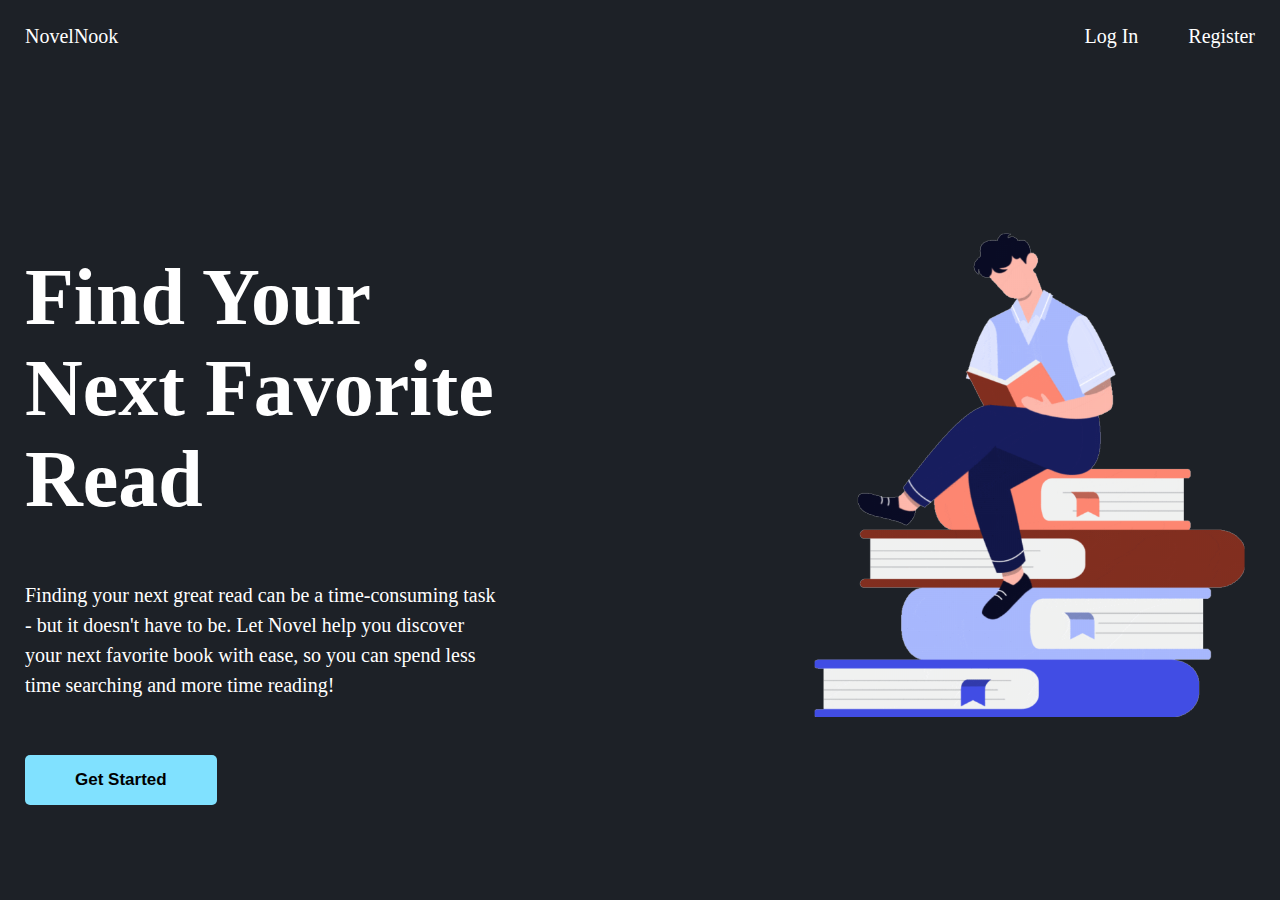
==== index.html @ 4b8b2687 "IMPROVE: Landing page file name" ====
<!DOCTYPE html>
<html lang="en">
<head>
    <meta charset="UTF-8">
    <meta http-equiv="X-UA-Compatible" content="IE=edge">
    <meta name="viewport" content="width=device-width, initial-scale=1.0">
    <title>NovelNook</title>
    <link rel="stylesheet" href="./resources/css/style.css">
    <link rel="stylesheet" href="./resources/css/landing.css">
</head>
<header>
    <nav>
        <span class="nav-brand">NovelNook</span>
        <ul class="nav-links">
            <li class="nav-links-item"><a href="">Log In</a></li>
            <li class="nav-links-item"><a href="">Register</a></li>
        </ul>
    </nav>
</header>
<body>
    <main class = "content-wrapper">
        <section id="landing-section">
        <div class="left-content">
            <h1 id = "landing-header">Find Your Next Favorite Read</h1>
            <p id = "landing-description">Finding your next great read can be a time-consuming task - but it doesn't have to be. Let Novel help you discover your next favorite book with ease, so you can spend less time searching and more time reading!</p>
            <button onclick="window.location.href = './explore.html'" id = "landing-btn">Get Started</button>
        </div>
      <img id = "landing-main-img" src="./resources/img/PersonOnBook.svg" alt="Person sitting on books">
    </section>
     </main>
</body>
</html>
---- resources/css/style.css ----
html {
  font-size: 10px;
}

* {
  margin: 0;
  padding: 0;
  box-sizing: border-box;

}

body {
  background-color: #1d2127;
  color: white;
}

header {
  padding: 25px ;
  margin: 0 auto;
  max-width: 1280px;
}

nav,
.nav-links {
  display: flex;
  align-items: center;
  justify-content: space-between;
  font-size: 2rem;
}

nav a {
  color: white;
  text-decoration: none;
}

.nav-links {
  gap: 25px;
  list-style-type: none;
}

.content-wrapper {
  display: flex;
  flex-direction: column;
  align-items: center;
  justify-content: center;
  max-width: 1280px;
  margin: 0 auto;
  width: 100vw;

}

#greeting-content {
  width: 100%;
  padding: 20px;
  display: flex;
  flex-direction: column;
  align-items: center;
  justify-content: center;
  text-align: center;
  gap: 50px;
 
}

#generateBooksBtn, #landing-btn {
  font-weight: bold;
  font-size: 1.7rem;
  padding: 15px 50px;
  
}

button
{
  border: none;
  border-radius: 5px;
  background-color: rgb(128, 225, 255);
  color: black;
}

.BtnDisabled
{
  opacity: .4;
}

h1 {
  font-size: 5rem;
  margin-top: 100px;
}



#book-list,
#library-list {
  margin: 100px 0;
  display: flex;
  align-items: center;
  justify-content: center;
  flex-wrap: wrap;
  gap: 50px;
  width: 100%;
}

.bookCoverImg {
  width: 30%;
  margin-bottom: 50px;
}

.bookCard {
  display: flex;
  align-items: center;
  justify-content: space-around;
  flex-direction: column;
  padding: 30px 10px;
  background-color: #2f343a;

  width: 90%;
}

.bookCardRight {
  width: 100%;
  text-align: center;
}

.bookCard h2 {
  font-size: 2.4rem;
  font-weight: 300;
}

.bookCard h3 {
  font-size: 1.8rem;
  margin: 10px 0 25px;
}

p {
  font-size: 1.7rem;
  line-height: 30px;
}

.bookCardBtn {
  margin-top: 10px;
  padding: 10px 25px;
  font-size: 1.5rem;
}

@media screen and (min-width: 700px) {

  .nav-links
{
    gap: 50px;
}

  .bookCard {
    overflow: hidden;
    flex-direction: row;
  }

  .bookCardRight {
    width: 50%;
    text-align: left;
  }
}

@media screen and (min-width: 1000px) {
  .bookCard {
    width: 40%;
    height: 400px;
  }
}
---- resources/css/landing.css ----
.content-wrapper {
  height: 90vh;
  position: relative;
}

#landing-section {
  display: flex;
  flex-direction: column;
  text-align: center;
  align-items: center;
  justify-content: center;
  width: 100%;
  height: 100%;

}

.left-content {
  display: flex;
  flex-direction: column;
  align-items: center;
  justify-content: center;

  height: 100%;
  padding: 0 15px;
  max-width: 530px;

}

#landing-description {
  margin: 35px 0;
  font-size: 1.75rem;
}

#landing-main-img {
  display: none;
}

@media screen and (min-width: 1000px) {
  #landing-section {
    flex-direction: row;
    justify-content: space-between;
  }

  .left-content {
    max-width: auto;
    height: auto;
    text-align: left;
    align-items: flex-start;
    padding: 0 25px;

  }

  #landing-header {
    font-size: 8rem;
  }

  #landing-description {
    margin: 55px 0;
    font-size: 2rem;
  }

  #landing-main-img {
    display: block;
    height: 500px;
    align-self: center;
    position: absolute;
    right: 0;
  }
}
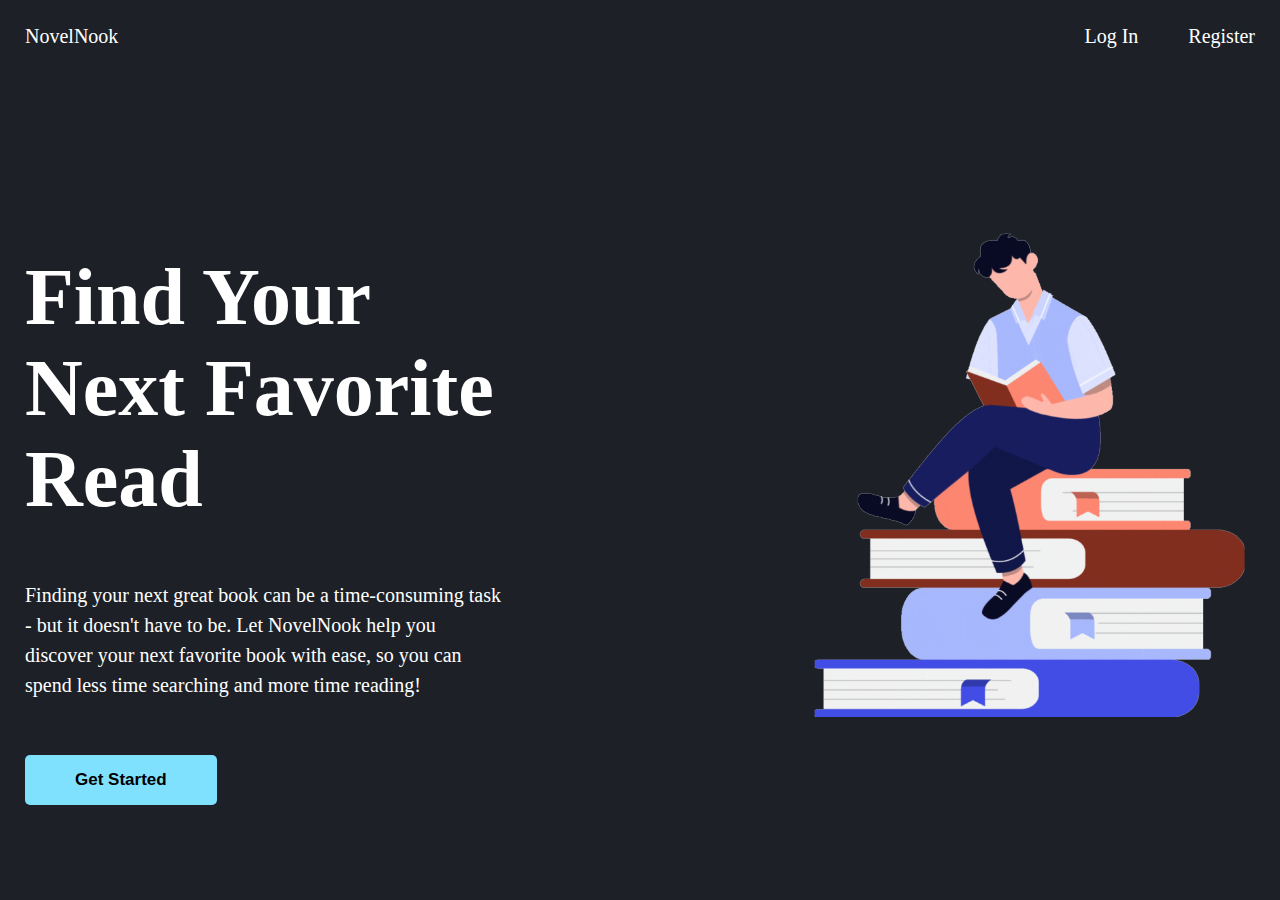
==== commit 1e17e511: "IMPROVE: Landing Page description" ====
--- a/index.html
+++ b/index.html
@@ -22,7 +22,7 @@
         <section id="landing-section">
         <div class="left-content">
             <h1 id = "landing-header">Find Your Next Favorite Read</h1>
-            <p id = "landing-description">Finding your next great read can be a time-consuming task - but it doesn't have to be. Let Novel help you discover your next favorite book with ease, so you can spend less time searching and more time reading!</p>
+            <p id = "landing-description">Finding your next great book can be a time-consuming task - but it doesn't have to be. Let NovelNook  help you discover your next favorite book with ease, so you can spend less time searching and more time reading!</p>
             <button onclick="window.location.href = './explore.html'" id = "landing-btn">Get Started</button>
         </div>
       <img id = "landing-main-img" src="./resources/img/PersonOnBook.svg" alt="Person sitting on books">
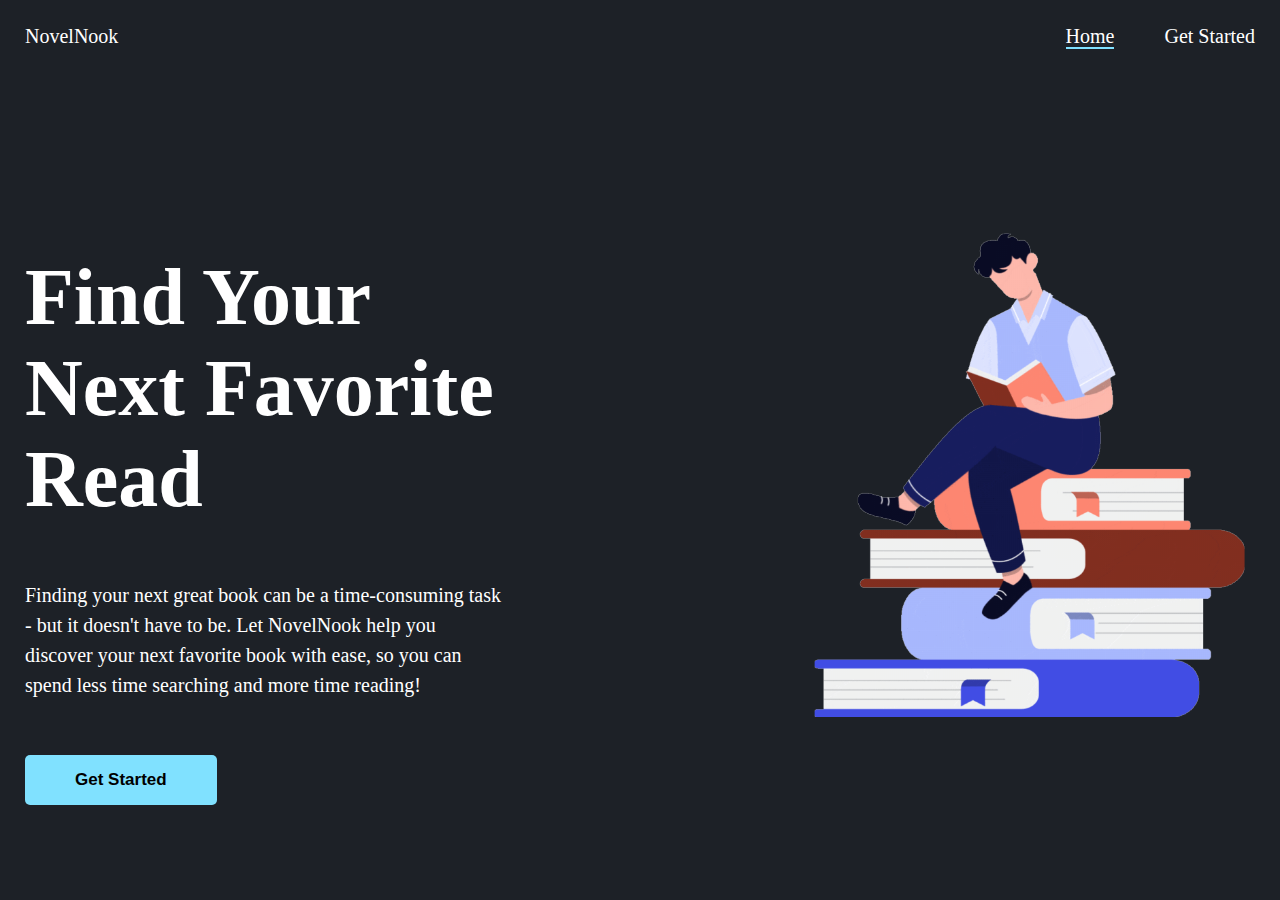
==== commit 16895d2a: "ADD: Functionality to indicate active page" ====
--- a/index.html
+++ b/index.html
@@ -7,13 +7,14 @@
     <title>NovelNook</title>
     <link rel="stylesheet" href="./resources/css/style.css">
     <link rel="stylesheet" href="./resources/css/landing.css">
+    <script src="./resources/js/nav.js" defer></script>
 </head>
 <header>
     <nav>
         <span class="nav-brand">NovelNook</span>
         <ul class="nav-links">
-            <li class="nav-links-item"><a href="">Log In</a></li>
-            <li class="nav-links-item"><a href="">Register</a></li>
+            <li class="nav-links-item"><a href="./index.html">Home</a></li>
+            <li class="nav-links-item"><a href="./explore.html">Get Started</a></li>           
         </ul>
     </nav>
 </header>
@@ -22,7 +23,7 @@
         <section id="landing-section">
         <div class="left-content">
             <h1 id = "landing-header">Find Your Next Favorite Read</h1>
-            <p id = "landing-description">Finding your next great book can be a time-consuming task - but it doesn't have to be. Let NovelNook  help you discover your next favorite book with ease, so you can spend less time searching and more time reading!</p>
+            <p id = "landing-description">Finding your next great book can be a time-consuming task - but it doesn't have to be. Let NovelNook help you discover your next favorite book with ease, so you can spend less time searching and more time reading!</p>
             <button onclick="window.location.href = './explore.html'" id = "landing-btn">Get Started</button>
         </div>
       <img id = "landing-main-img" src="./resources/img/PersonOnBook.svg" alt="Person sitting on books">
--- a/resources/css/style.css
+++ b/resources/css/style.css
@@ -33,9 +33,19 @@
   text-decoration: none;
 }
 
+nav a:hover
+{
+  border-bottom: 2px rgba(128, 225, 255, 0.445) solid;
+}
+
 .nav-links {
   gap: 25px;
   list-style-type: none;
+}
+
+.active
+{
+  border-bottom: 2px rgb(128, 225, 255) solid;
 }
 
 .content-wrapper {
@@ -74,6 +84,11 @@
   border-radius: 5px;
   background-color: rgb(128, 225, 255);
   color: black;
+}
+
+button:hover
+{
+  background-color: rgb(158, 232, 255);
 }
 
 .BtnDisabled
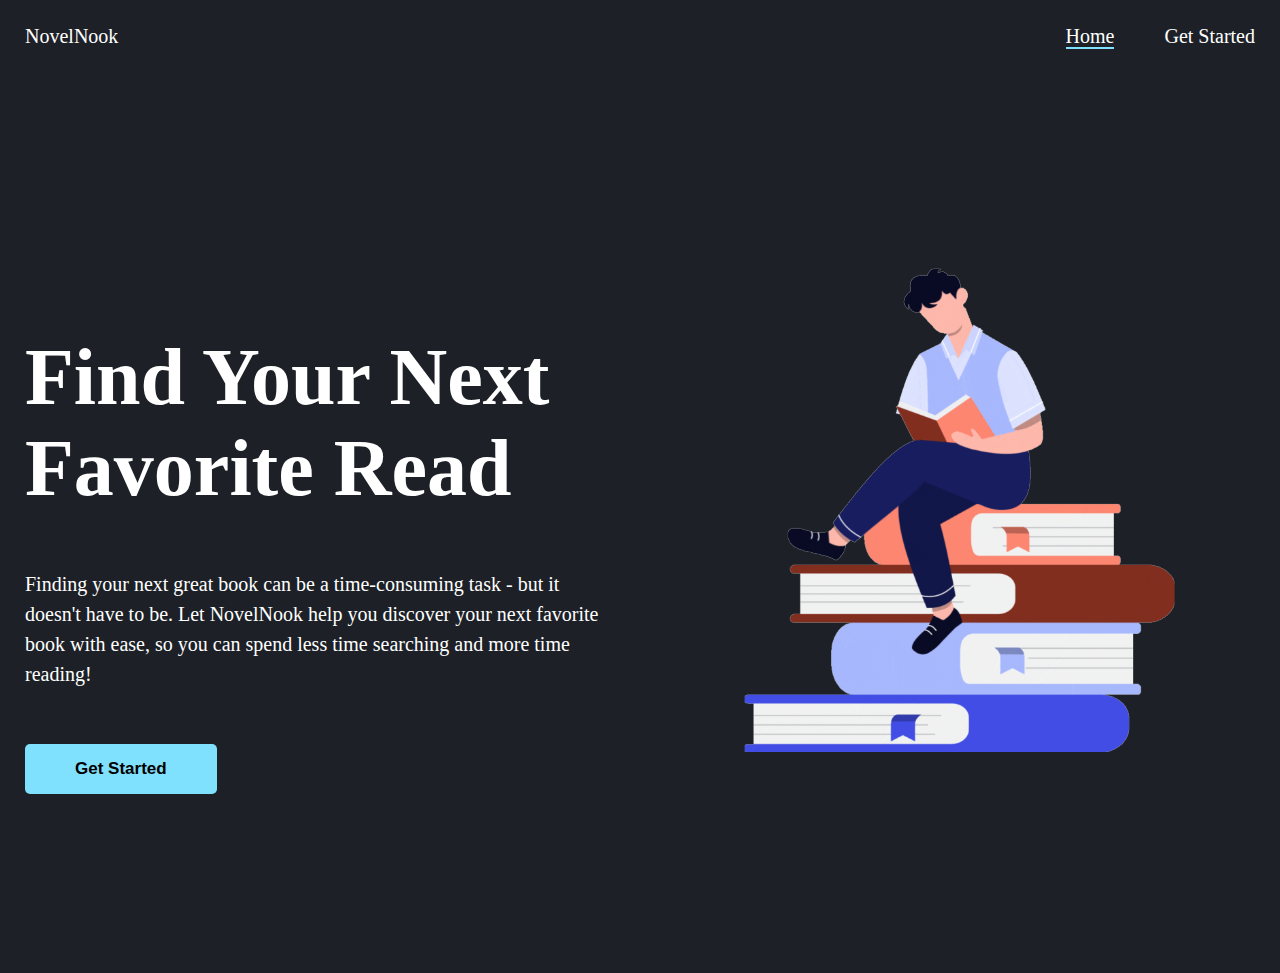
==== commit d5d79d61: "IMPROVE: Nav page indicator" ====
--- a/index.html
+++ b/index.html
@@ -1,5 +1,5 @@
 <!DOCTYPE html>
-<html lang="en">
+<html lang="en" onload="window.location.pathname = './index.html'">
 <head>
     <meta charset="UTF-8">
     <meta http-equiv="X-UA-Compatible" content="IE=edge">
@@ -18,7 +18,7 @@
         </ul>
     </nav>
 </header>
-<body>
+<body >
     <main class = "content-wrapper">
         <section id="landing-section">
         <div class="left-content">
--- a/resources/css/style.css
+++ b/resources/css/style.css
@@ -38,14 +38,15 @@
   border-bottom: 2px rgba(128, 225, 255, 0.445) solid;
 }
 
+nav .active:hover,
+.active
+{
+  border-bottom: 2px rgb(128, 225, 255) solid;
+}
+
 .nav-links {
   gap: 25px;
   list-style-type: none;
-}
-
-.active
-{
-  border-bottom: 2px rgb(128, 225, 255) solid;
 }
 
 .content-wrapper {
--- a/resources/css/landing.css
+++ b/resources/css/landing.css
@@ -36,19 +36,26 @@
   display: none;
 }
 
-@media screen and (min-width: 1000px) {
+@media screen and (min-width: 1050px) {
+
+  .content-wrapper {
+    height: 100vh;
+    padding-bottom: 20px;
+  }
   #landing-section {
     flex-direction: row;
     justify-content: space-between;
   }
 
   .left-content {
-    max-width: auto;
+
     height: auto;
     text-align: left;
     align-items: flex-start;
     padding: 0 25px;
 
+    max-width: 50%;
+    width: 50%;
   }
 
   #landing-header {
@@ -66,5 +73,8 @@
     align-self: center;
     position: absolute;
     right: 0;
+    width: 50%;
+
+
   }
 }
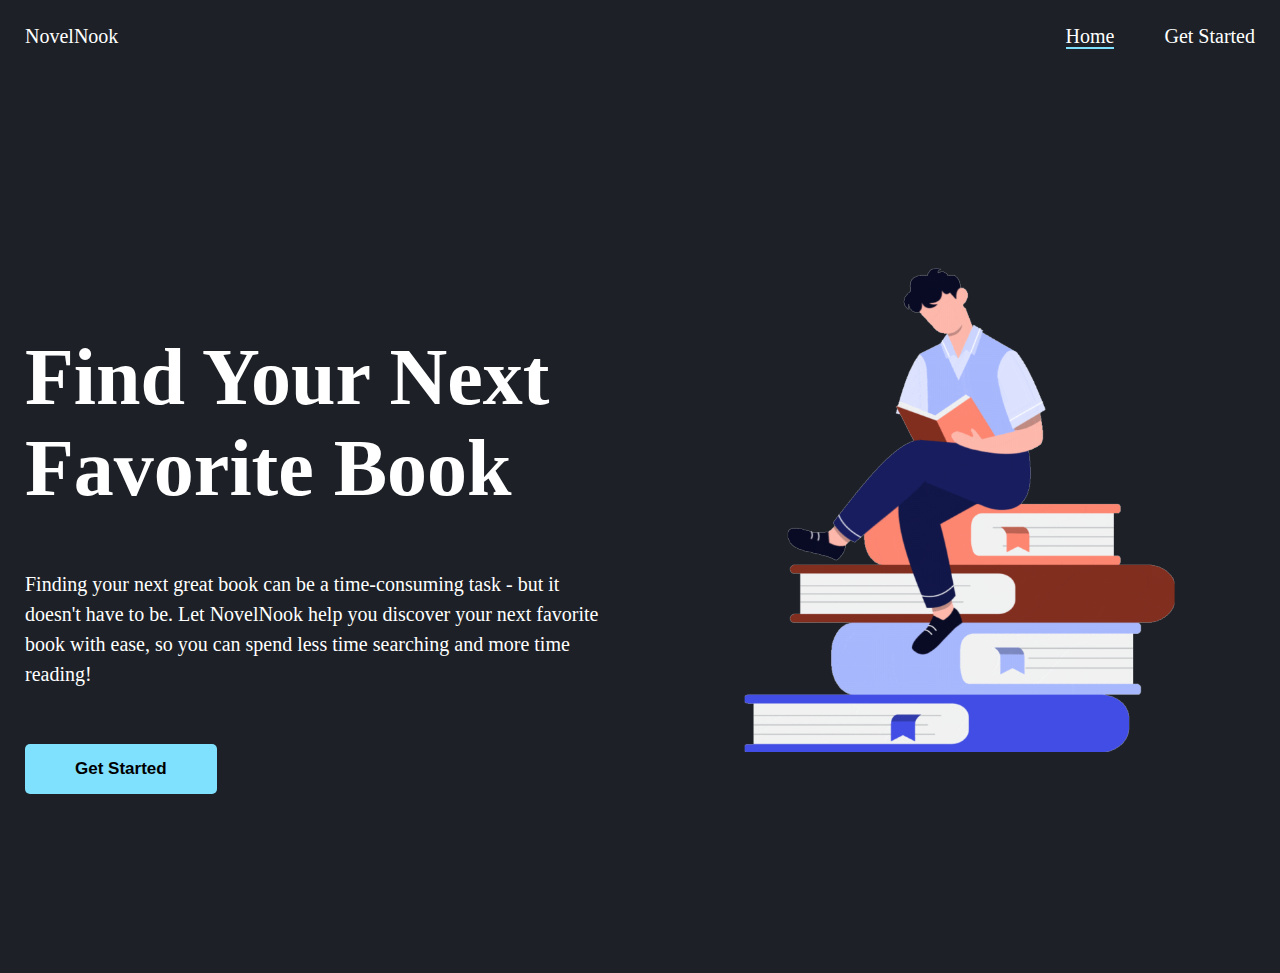
==== commit 747afe9f: "ADD: Mobile Nav" ====
--- a/index.html
+++ b/index.html
@@ -1,6 +1,6 @@
 <!DOCTYPE html>
-<html lang="en" onload="window.location.pathname = './index.html'">
-<head>
+<html lang="en" >
+<head >
     <meta charset="UTF-8">
     <meta http-equiv="X-UA-Compatible" content="IE=edge">
     <meta name="viewport" content="width=device-width, initial-scale=1.0">
@@ -11,7 +11,12 @@
 </head>
 <header>
     <nav>
-        <span class="nav-brand">NovelNook</span>
+        <div class="mobile-nav-wrapper">
+            <span class="nav-brand">NovelNook</span>
+            <ul class="nav-mobile">
+                <img id = "nav-hamburger" src="./resources/img/mobileHamburger.svg" alt="Hamburger Nav Icon">
+            </ul>
+            </div>
         <ul class="nav-links">
             <li class="nav-links-item"><a href="./index.html">Home</a></li>
             <li class="nav-links-item"><a href="./explore.html">Get Started</a></li>           
@@ -22,7 +27,7 @@
     <main class = "content-wrapper">
         <section id="landing-section">
         <div class="left-content">
-            <h1 id = "landing-header">Find Your Next Favorite Read</h1>
+            <h1 id = "landing-header">Find Your Next Favorite Book</h1>
             <p id = "landing-description">Finding your next great book can be a time-consuming task - but it doesn't have to be. Let NovelNook help you discover your next favorite book with ease, so you can spend less time searching and more time reading!</p>
             <button onclick="window.location.href = './explore.html'" id = "landing-btn">Get Started</button>
         </div>
--- a/resources/css/style.css
+++ b/resources/css/style.css
@@ -20,13 +20,33 @@
   max-width: 1280px;
 }
 
-nav,
-.nav-links {
+
+.nav-links,
+.nav-mobile,
+.mobile-nav-wrapper {
   display: flex;
   align-items: center;
   justify-content: space-between;
   font-size: 2rem;
 }
+
+.nav-links
+{
+  display: none;
+}
+
+
+.nav-links-active
+{
+  display: flex;
+  background-color: rgba(128, 225, 255, 0.185);
+
+  padding: 20px 0;
+  flex-direction: column;
+  margin-top: 5px;  
+}
+
+
 
 nav a {
   color: white;
@@ -159,9 +179,27 @@
 
 @media screen and (min-width: 700px) {
 
+  .nav-mobile
+  {
+    display: none;
+  }
+
+  nav,
   .nav-links
+  {
+  display: flex;
+  align-items: center;
+  justify-content: space-between;
+  font-size: 2rem;
+
+  }
+
+  .nav-links
 {
     gap: 50px;
+    flex-direction: row;
+    padding: 0;
+    background-color: transparent;
 }
 
   .bookCard {
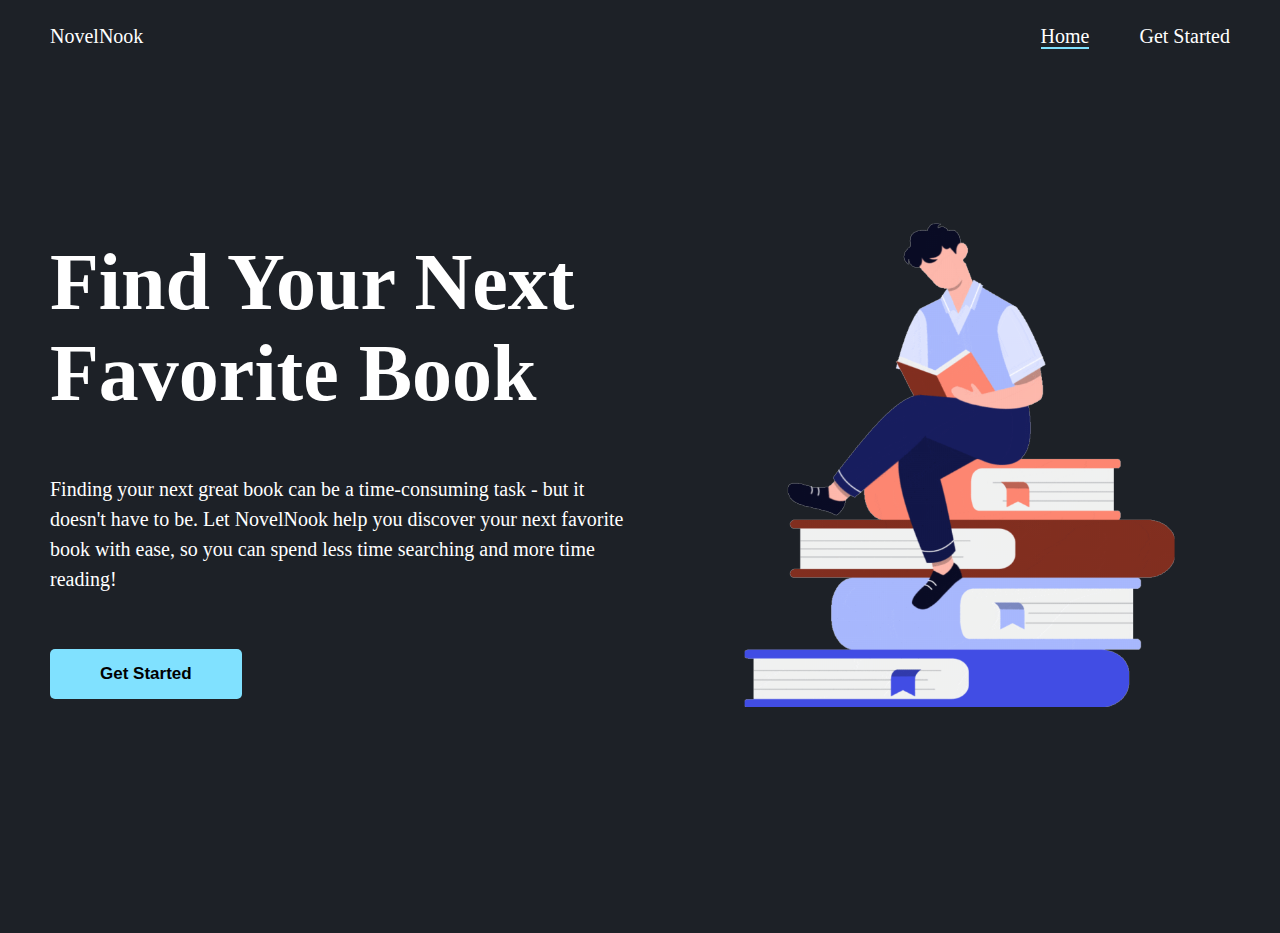
==== commit 9c4c9702: "ADD: Create Account and Sign In Forms" ====
--- a/index.html
+++ b/index.html
@@ -29,9 +29,10 @@
         <div class="left-content">
             <h1 id = "landing-header">Find Your Next Favorite Book</h1>
             <p id = "landing-description">Finding your next great book can be a time-consuming task - but it doesn't have to be. Let NovelNook help you discover your next favorite book with ease, so you can spend less time searching and more time reading!</p>
-            <button onclick="window.location.href = './explore.html'" id = "landing-btn">Get Started</button>
+            <button onclick="window.location.href = './createAccount.html'" id = "landing-btn">Get Started</button>
         </div>
       <img id = "landing-main-img" src="./resources/img/PersonOnBook.svg" alt="Person sitting on books">
+
     </section>
      </main>
 </body>
--- a/resources/css/style.css
+++ b/resources/css/style.css
@@ -15,7 +15,7 @@
 }
 
 header {
-  padding: 25px ;
+  padding: 25px 50px;
   margin: 0 auto;
   max-width: 1280px;
 }
@@ -75,8 +75,10 @@
   align-items: center;
   justify-content: center;
   max-width: 1280px;
+  min-height: 100vh;
   margin: 0 auto;
   width: 100vw;
+  margin-bottom: 50px;
 
 }
 
@@ -110,6 +112,7 @@
 button:hover
 {
   background-color: rgb(158, 232, 255);
+  cursor: pointer;
 }
 
 .BtnDisabled
@@ -119,7 +122,6 @@
 
 h1 {
   font-size: 5rem;
-  margin-top: 100px;
 }
 
 
--- a/resources/css/landing.css
+++ b/resources/css/landing.css
@@ -1,6 +1,6 @@
 
 .content-wrapper {
-  height: 90vh;
+  min-height: 90vh;
   position: relative;
 }
 
@@ -39,7 +39,7 @@
 @media screen and (min-width: 1050px) {
 
   .content-wrapper {
-    height: 100vh;
+    
     padding-bottom: 20px;
   }
   #landing-section {
@@ -52,7 +52,7 @@
     height: auto;
     text-align: left;
     align-items: flex-start;
-    padding: 0 25px;
+    padding: 0 15px 0 50px;
 
     max-width: 50%;
     width: 50%;
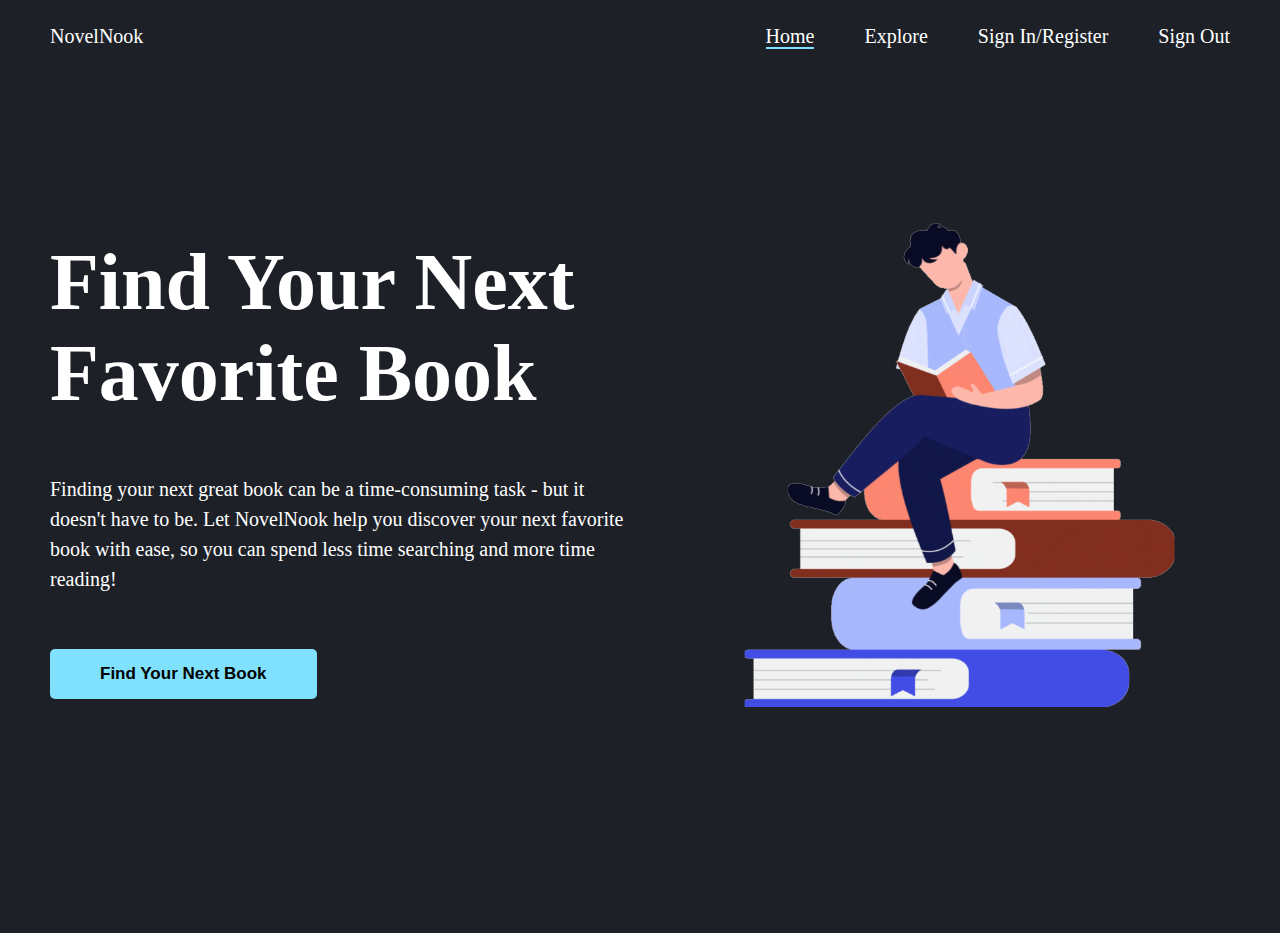
==== commit 71da56f2: "IMPROVE: Nav Display Auth Status" ====
--- a/index.html
+++ b/index.html
@@ -8,6 +8,7 @@
     <link rel="stylesheet" href="./resources/css/style.css">
     <link rel="stylesheet" href="./resources/css/landing.css">
     <script src="./resources/js/nav.js" defer></script>
+
 </head>
 <header>
     <nav>
@@ -19,7 +20,9 @@
             </div>
         <ul class="nav-links">
             <li class="nav-links-item"><a href="./index.html">Home</a></li>
-            <li class="nav-links-item"><a href="./explore.html">Get Started</a></li>           
+            <li class="nav-links-item"><a href="./explore.html">Explore</a></li>  
+            <li class="nav-links-item" id = "sign-in-nav"><a href="./signIn.html">Sign In/Register</a></li>
+            <li class="nav-links-item" id = "sign-out-nav">Sign Out</li>         
         </ul>
     </nav>
 </header>
@@ -29,11 +32,14 @@
         <div class="left-content">
             <h1 id = "landing-header">Find Your Next Favorite Book</h1>
             <p id = "landing-description">Finding your next great book can be a time-consuming task - but it doesn't have to be. Let NovelNook help you discover your next favorite book with ease, so you can spend less time searching and more time reading!</p>
-            <button onclick="window.location.href = './createAccount.html'" id = "landing-btn">Get Started</button>
+            <button onclick="window.location.href = './explore.html'" id = "landing-btn">Find Your Next Book</button>
         </div>
       <img id = "landing-main-img" src="./resources/img/PersonOnBook.svg" alt="Person sitting on books">
 
     </section>
      </main>
+
+    <script src="./resources/js/config.js"></script>
+    <script src="./resources/js/userAuth.js" type="module"></script>
 </body>
 </html>